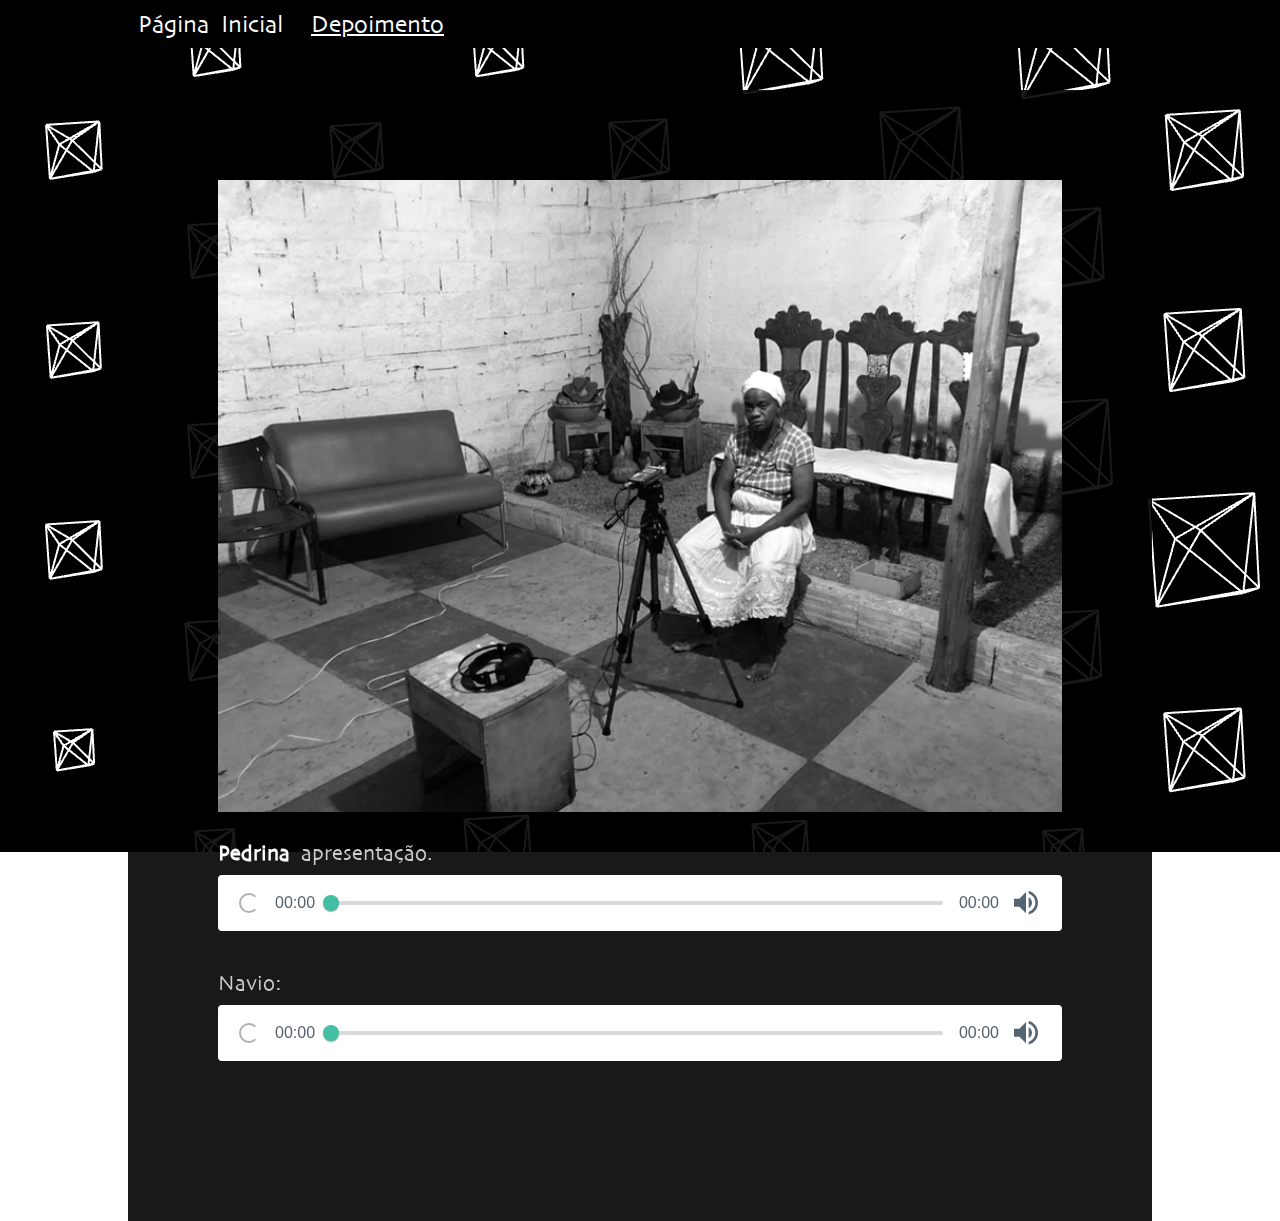
==== depoimento.html @ 28d15a50 "depoimento" ====
<!DOCTYPE html>
<html lang="en">
<head>
	<meta charset="utf-8" />
	<title>Kulúnda - Depoimento</title>
	<script src="libs/p5js-1.4/p5.min.js"></script>
	<script src="libs/green-audio-player/green-audio-player.min.js"></script>
	<link rel="stylesheet" type="text/css" href="libs/green-audio-player/green-audio-player.min.css">
	<link rel="stylesheet" type="text/css" href="style.css">
</head>
<body>
	<div id="header">
		<a href="/">Página Inicial</a>
		<a href="/depoimento.html" class="active">Depoimento</a>
	</div>
	<div id="container">
		<p>
            <img src="images/pedrina.png"/>
			<br/><br/>
            <b>Pedrina</b> apresentação.
            <span class="player">
                <audio controls preload="metadata">
                    <source src="sounds/pedrina_apresentacao.mp3" type="audio/mpeg">
                </audio>
            </span>
            Navio:
            <span class="player">
                <audio controls preload="metadata">
                    <source src="sounds/pedrina_navio.mp3" type="audio/mpeg">
                </audio>
            </span>
		</p>
	</div>
	<script src="sketchHome.js"></script>
    <script type="text/javascript">
        GreenAudioPlayer.init({
            selector: '.player',
            stopOthersOnPlay: true
        });
    </script>
</body>
</html>
---- libs/green-audio-player/green-audio-player.min.css ----
@-webkit-keyframes spin{0%{-webkit-transform:rotate(0);transform:rotate(0)}to{-webkit-transform:rotate(1turn);transform:rotate(1turn)}}@keyframes spin{0%{-webkit-transform:rotate(0);transform:rotate(0)}to{-webkit-transform:rotate(1turn);transform:rotate(1turn)}}.green-audio-player{width:400px;min-width:300px;height:56px;-webkit-box-shadow:0 4px 16px 0 rgba(0,0,0,.07);box-shadow:0 4px 16px 0 rgba(0,0,0,.07);display:-webkit-box!important;display:-ms-flexbox!important;display:flex!important;-webkit-box-pack:justify;-ms-flex-pack:justify;justify-content:space-between;-webkit-box-align:center;-ms-flex-align:center;align-items:center;padding-left:24px;padding-right:24px;border-radius:4px;-webkit-user-select:none;-moz-user-select:none;-ms-user-select:none;user-select:none;background-color:#fff;-webkit-box-sizing:border-box;box-sizing:border-box;outline:none}.green-audio-player.player-accessible .controls:hover,.green-audio-player.player-accessible .download:hover,.green-audio-player.player-accessible .play-pause-btn:hover,.green-audio-player.player-accessible .volume__button:hover,.green-audio-player.player-accessible .volume__controls:hover{outline:1px dotted #999}.green-audio-player img,.green-audio-player svg{display:block}.green-audio-player .holder{position:relative}.green-audio-player .holder .loading .loading__spinner{position:absolute;left:-3px;bottom:2px;width:16px;height:16px;border:2px solid #b0b0b0;border-right-color:transparent;border-radius:50%;-webkit-animation:spin .4s linear infinite;animation:spin .4s linear infinite}.green-audio-player .holder .play-pause-btn{visibility:hidden;cursor:pointer;outline:none}.green-audio-player .holder .play-pause-btn:focus{outline:none}.green-audio-player .slider{-webkit-box-flex:1;-ms-flex-positive:1;flex-grow:1;background-color:#d8d8d8;cursor:pointer;position:relative}.green-audio-player .slider .gap-progress{background-color:#44bfa3;border-radius:inherit;position:absolute;pointer-events:none}.green-audio-player .slider .gap-progress .pin{height:16px;width:16px;border-radius:8px;background-color:#44bfa3;position:absolute;pointer-events:all;-webkit-box-shadow:0 1px 1px 0 rgba(0,0,0,.32);box-shadow:0 1px 1px 0 rgba(0,0,0,.32)}.green-audio-player .slider .gap-progress .pin:after{content:"";display:block;background:transparent;width:200%;height:200%;margin-left:-50%;margin-top:-50%;border-radius:50%}.green-audio-player .controls{font-family:Roboto,sans-serif;font-size:16px;line-height:18px;color:#55606e;display:-webkit-box;display:-ms-flexbox;display:flex;-webkit-box-flex:1;-ms-flex-positive:1;flex-grow:1;-webkit-box-pack:justify;-ms-flex-pack:justify;justify-content:space-between;-webkit-box-align:center;-ms-flex-align:center;align-items:center;margin-left:15px;margin-right:15px;outline:none}.green-audio-player .controls .controls__slider{margin-left:16px;margin-right:16px;border-radius:2px;height:4px}.green-audio-player .controls .controls__slider .controls__progress{width:0;height:100%}.green-audio-player .controls .controls__slider .controls__progress .progress__pin{right:-8px;top:-6px}.green-audio-player .controls span{cursor:default}.green-audio-player .controls:focus{outline:none}.green-audio-player .volume{position:relative}.green-audio-player .volume .volume__button{cursor:pointer;outline:none}.green-audio-player .volume .volume__button:focus{outline:none}.green-audio-player .volume .volume__button.open path{fill:#44bfa3}.green-audio-player .volume .volume__controls{width:30px;height:135px;background-color:rgba(0,0,0,.62);border-radius:7px;position:absolute;left:-3px;bottom:52px;-webkit-box-orient:vertical;-webkit-box-direction:normal;-ms-flex-direction:column;flex-direction:column;-webkit-box-align:center;-ms-flex-align:center;align-items:center;display:-webkit-box;display:-ms-flexbox;display:flex;z-index:2;outline:none}.green-audio-player .volume .volume__controls .volume__slider{margin-top:12px;margin-bottom:12px;width:6px;border-radius:3px}.green-audio-player .volume .volume__controls .volume__slider .volume__progress{bottom:0;height:100%;width:6px}.green-audio-player .volume .volume__controls .volume__slider .volume__progress .volume__pin{left:-5px;top:-8px}.green-audio-player .volume .volume__controls:focus{outline:none}.green-audio-player .volume .volume__controls.hidden{display:none}.green-audio-player .volume .volume__controls.top{bottom:52px;left:-3px}.green-audio-player .volume .volume__controls.middle{bottom:-54px;left:54px}.green-audio-player .volume .volume__controls.bottom{bottom:-164px;left:-3px}.green-audio-player .download{display:none;margin-left:16px;cursor:pointer;outline:none}.green-audio-player .download:focus,.green-audio-player:focus{outline:none}.message__offscreen{border:0;clip:rect(1px,1px,1px,1px);-webkit-clip-path:inset(50%);clip-path:inset(50%);height:1px;margin:-1px;overflow:hidden;padding:0;position:absolute;width:1px;word-wrap:normal}
---- style.css ----
@font-face {
	font-family: 'skya';
	src: url('fonts/skia_regular.ttf') format('truetype');
  }  

html,
body {
	margin: 0;
	padding: 0;
	font-family: 'skya', Tahoma, Sans-Serif;
}

canvas {
	display: block;
	position: fixed;
	top: 0px;
	left: 0px;
	z-index: -1;
}

audio
{
	display: none;
}

.player {
	width: 100%;
	margin-top: 10px;
	margin-bottom: 40px;
}

#header {
	position: fixed;
	top: 0px;
	left: 0px;
	background-color: #000;
	display: block;
	width: 100%;
	z-index: 10000;
	padding-left: 20%;
}

#header a{
	color: #FFF;
	text-decoration: none;
	padding: 10px;
	display: inline-block;
	font-size: 24px;
}

#header a.active{
	text-decoration: underline;
}

#container {
	position: absolute;
    top: 10%;
    left: 50%;
    margin-left: -30%;
    width: 60%;
    background: rgba(0, 0, 0, 90%);
    color: #CCC;
    font-size: 21px;
	padding-bottom: 100px;
	text-align: justify;
	z-index: 1;
}

#container p{
	margin: 90px 90px 60px 90px;
}

#container img{
	width: 100%;
}

#container p b{
    color: #FFF;
}

#container .vissungos{
	display: flex;
	padding: 0 75px;
}

#container a{
	flex: 1;
	margin: 0 20px;
    border: 2px solid white;
    padding: 10px;
    font-size: 20px;
    text-decoration: none;
    color: white;
    text-align: center;
	transition: box-shadow 0.5s;
	box-shadow: -8px 8px 0 -2px #000, -8px 8px 0 0 #FFF;
}

#container a b{
	display: block;
	margin-top: 10px;
}

#container a:hover{
	box-shadow: -16px 16px 0 -2px #000, -16px 16px 0 0 #FFF;
}

.rhythmViz {
	position: absolute;
	bottom: 0px;
	left: 0px;
	background-color: #FFF;
    width: 100%;
}
.rhythmViz div{
    height: 20px;
	width: 20px;
	position: absolute;
	bottom: 0px;
}
.rhythmViz span {
	transform: rotate(-90deg);
	transform-origin: right, top;
	position: absolute; 
	color: #FFF;
	margin-top: -30px;
	margin-left: -7px;
}

.rhythmViz .on{
	background-color: #0F0;
}
.rhythmViz .off{
	background-color: #F00;
}

@media (max-width: 1280px)
{
	#header {
		padding-left: 10%;
	}

	#container {
		margin-left: -40%;
		width: 80%;
	}
	

	#container .vissungos{
		padding: 0 70px;
	}
}

@media (max-width: 1024px)
{
	#header {
		padding-left: 5%;
	}

	#container {
		margin-left: -45%;
		width: 90%;
	}

	#container p{
		margin: 50px;
	}
	

	#container .vissungos{
		padding: 0 17px;
		flex-wrap: wrap;
	}

	#container a{
		flex: 35%;
		margin-bottom: 30px;
	}
}
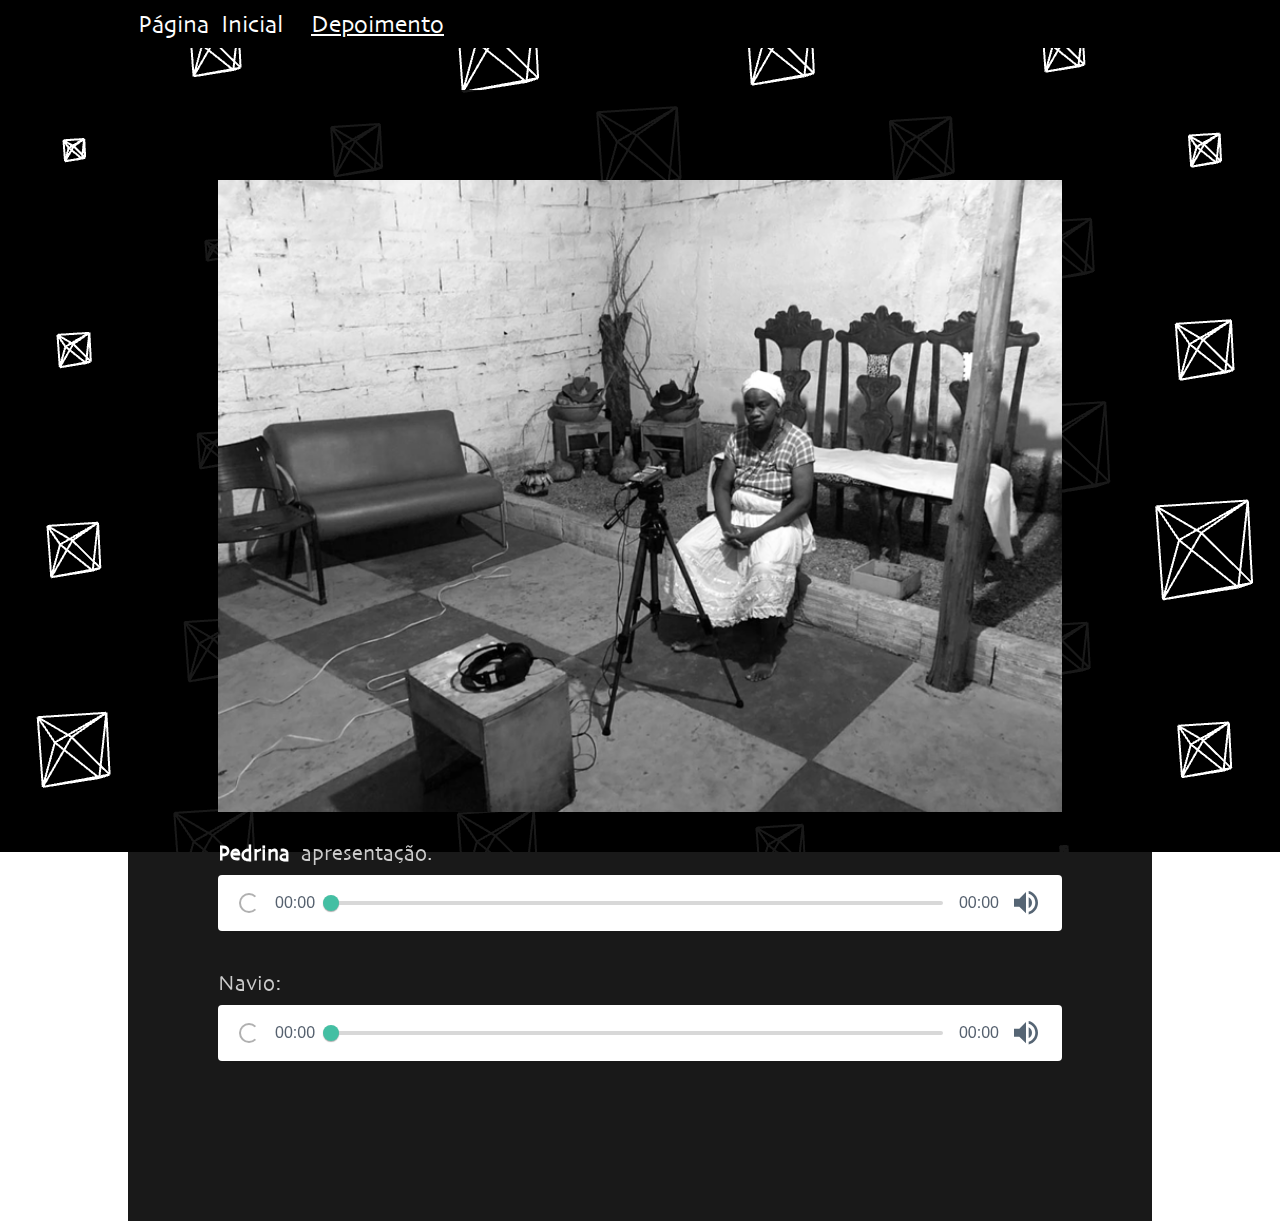
==== commit 00f6c227: "arruma rota" ====
--- a/depoimento.html
+++ b/depoimento.html
@@ -10,8 +10,8 @@
 </head>
 <body>
 	<div id="header">
-		<a href="/">Página Inicial</a>
-		<a href="/depoimento.html" class="active">Depoimento</a>
+		<a href="./">Página Inicial</a>
+		<a href="./depoimento.html" class="active">Depoimento</a>
 	</div>
 	<div id="container">
 		<p>
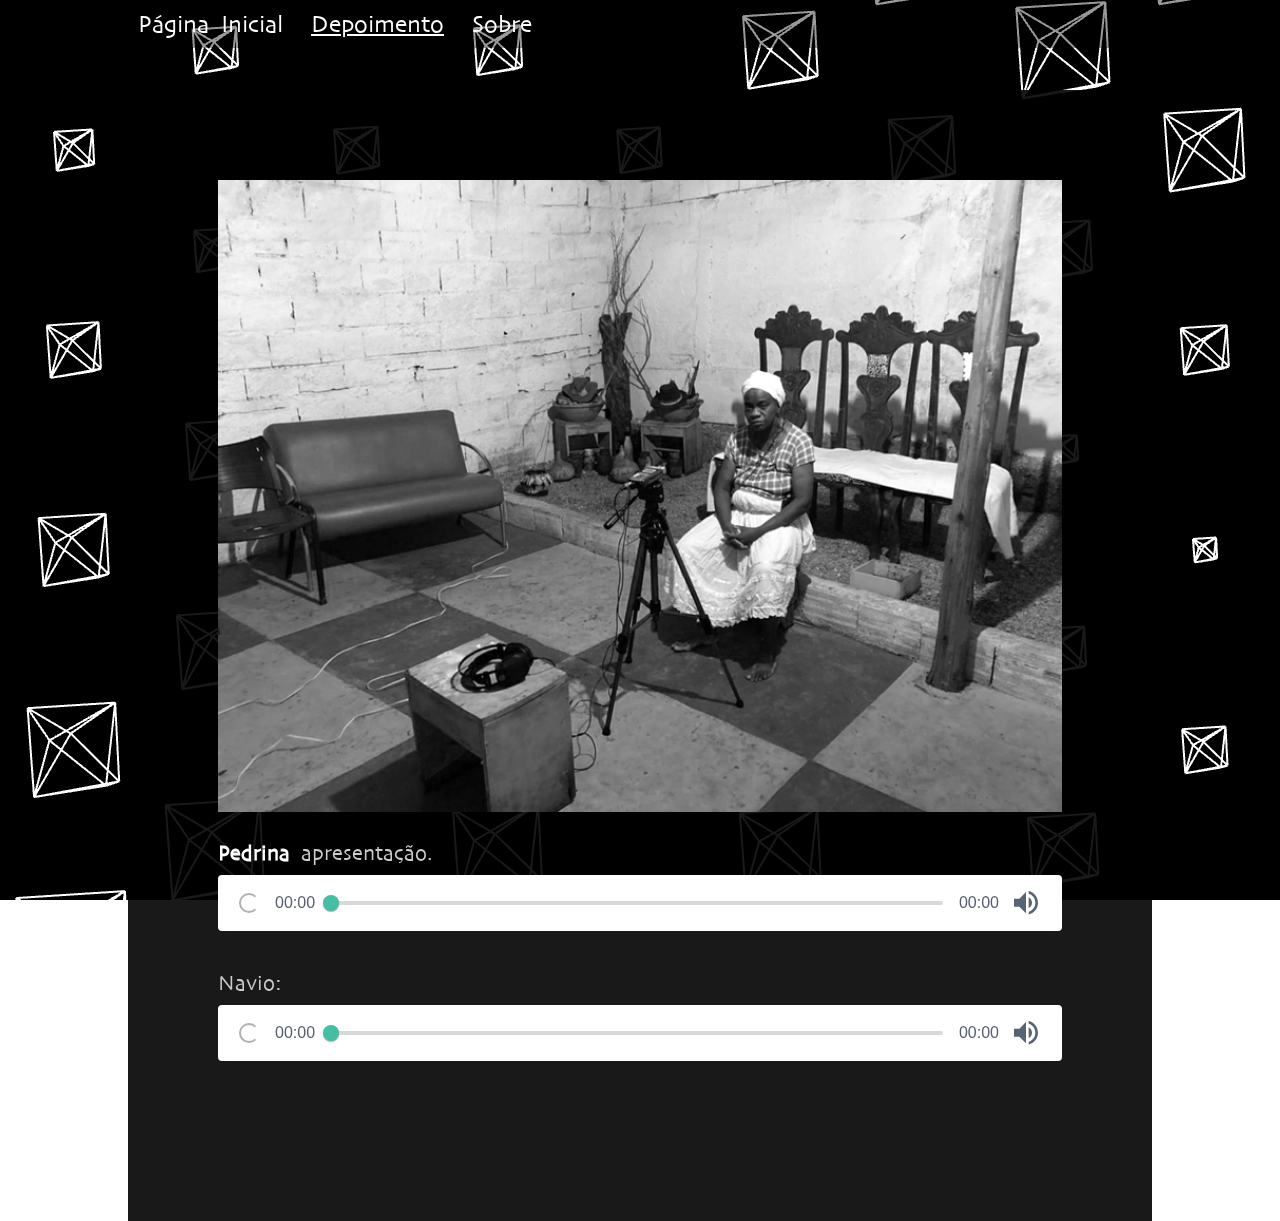
==== commit f011ae8e: "página sobre" ====
--- a/depoimento.html
+++ b/depoimento.html
@@ -12,24 +12,27 @@
 	<div id="header">
 		<a href="./">Página Inicial</a>
 		<a href="./depoimento.html" class="active">Depoimento</a>
+		<a href="./sobre.html">Sobre</a>
 	</div>
 	<div id="container">
-		<p>
-            <img src="images/pedrina.png"/>
-			<br/><br/>
-            <b>Pedrina</b> apresentação.
-            <span class="player">
-                <audio controls preload="metadata">
-                    <source src="sounds/pedrina_apresentacao.mp3" type="audio/mpeg">
-                </audio>
-            </span>
-            Navio:
-            <span class="player">
-                <audio controls preload="metadata">
-                    <source src="sounds/pedrina_navio.mp3" type="audio/mpeg">
-                </audio>
-            </span>
-		</p>
+		<div class="row">
+            <p>
+                <img src="images/pedrina.png"/>
+                <br/><br/>
+                <b>Pedrina</b> apresentação.
+                <span class="player">
+                    <audio controls preload="metadata">
+                        <source src="sounds/pedrina_apresentacao.mp3" type="audio/mpeg">
+                    </audio>
+                </span>
+                Navio:
+                <span class="player">
+                    <audio controls preload="metadata">
+                        <source src="sounds/pedrina_navio.mp3" type="audio/mpeg">
+                    </audio>
+                </span>
+            </p>
+        </div>
 	</div>
 	<script src="sketchHome.js"></script>
     <script type="text/javascript">
--- a/style.css
+++ b/style.css
@@ -33,7 +33,7 @@
 	position: fixed;
 	top: 0px;
 	left: 0px;
-	background-color: #000;
+	background-color: rgba(0, 0, 0, 40%);
 	display: block;
 	width: 100%;
 	z-index: 10000;
@@ -66,7 +66,7 @@
 	z-index: 1;
 }
 
-#container p{
+#container .row{
 	margin: 90px 90px 60px 90px;
 }
 
@@ -74,7 +74,7 @@
 	width: 100%;
 }
 
-#container p b{
+#container .row b{
     color: #FFF;
 }
 
@@ -162,7 +162,7 @@
 		width: 90%;
 	}
 
-	#container p{
+	#container .row{
 		margin: 50px;
 	}
 	
